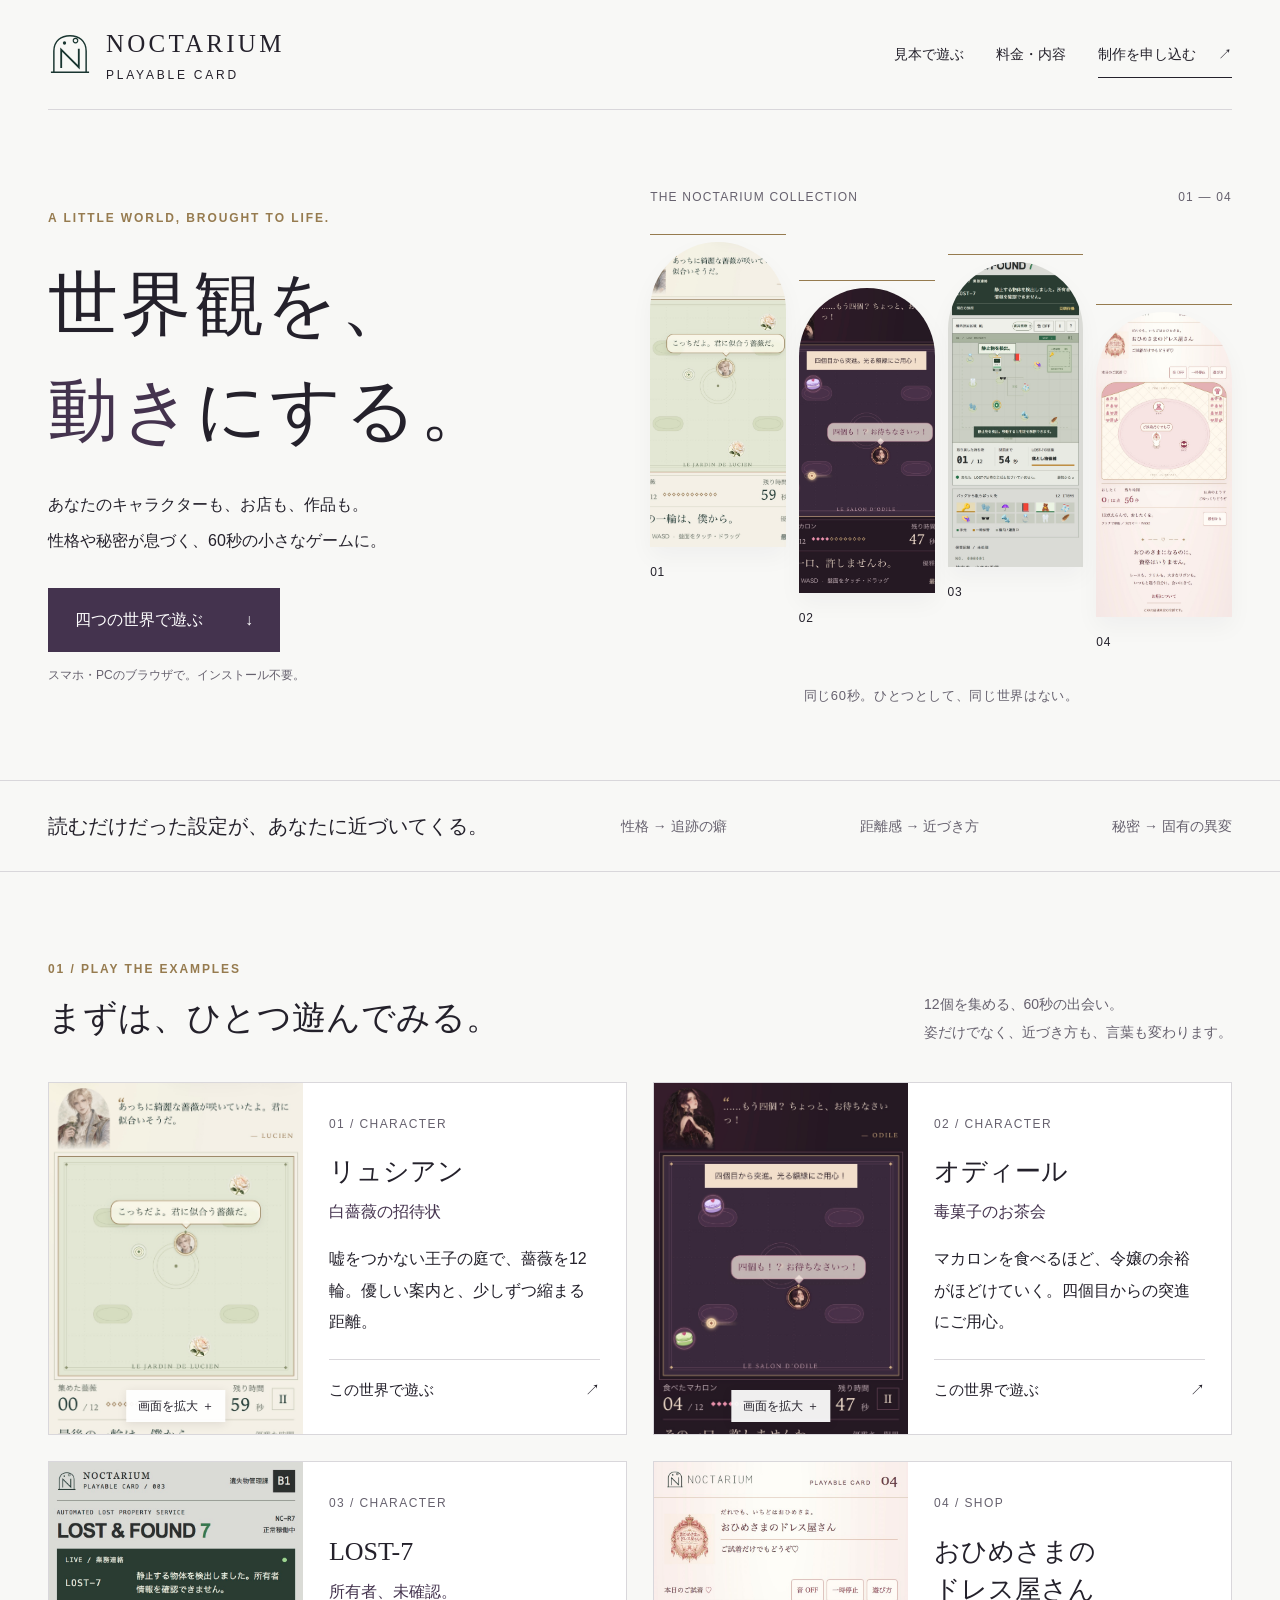
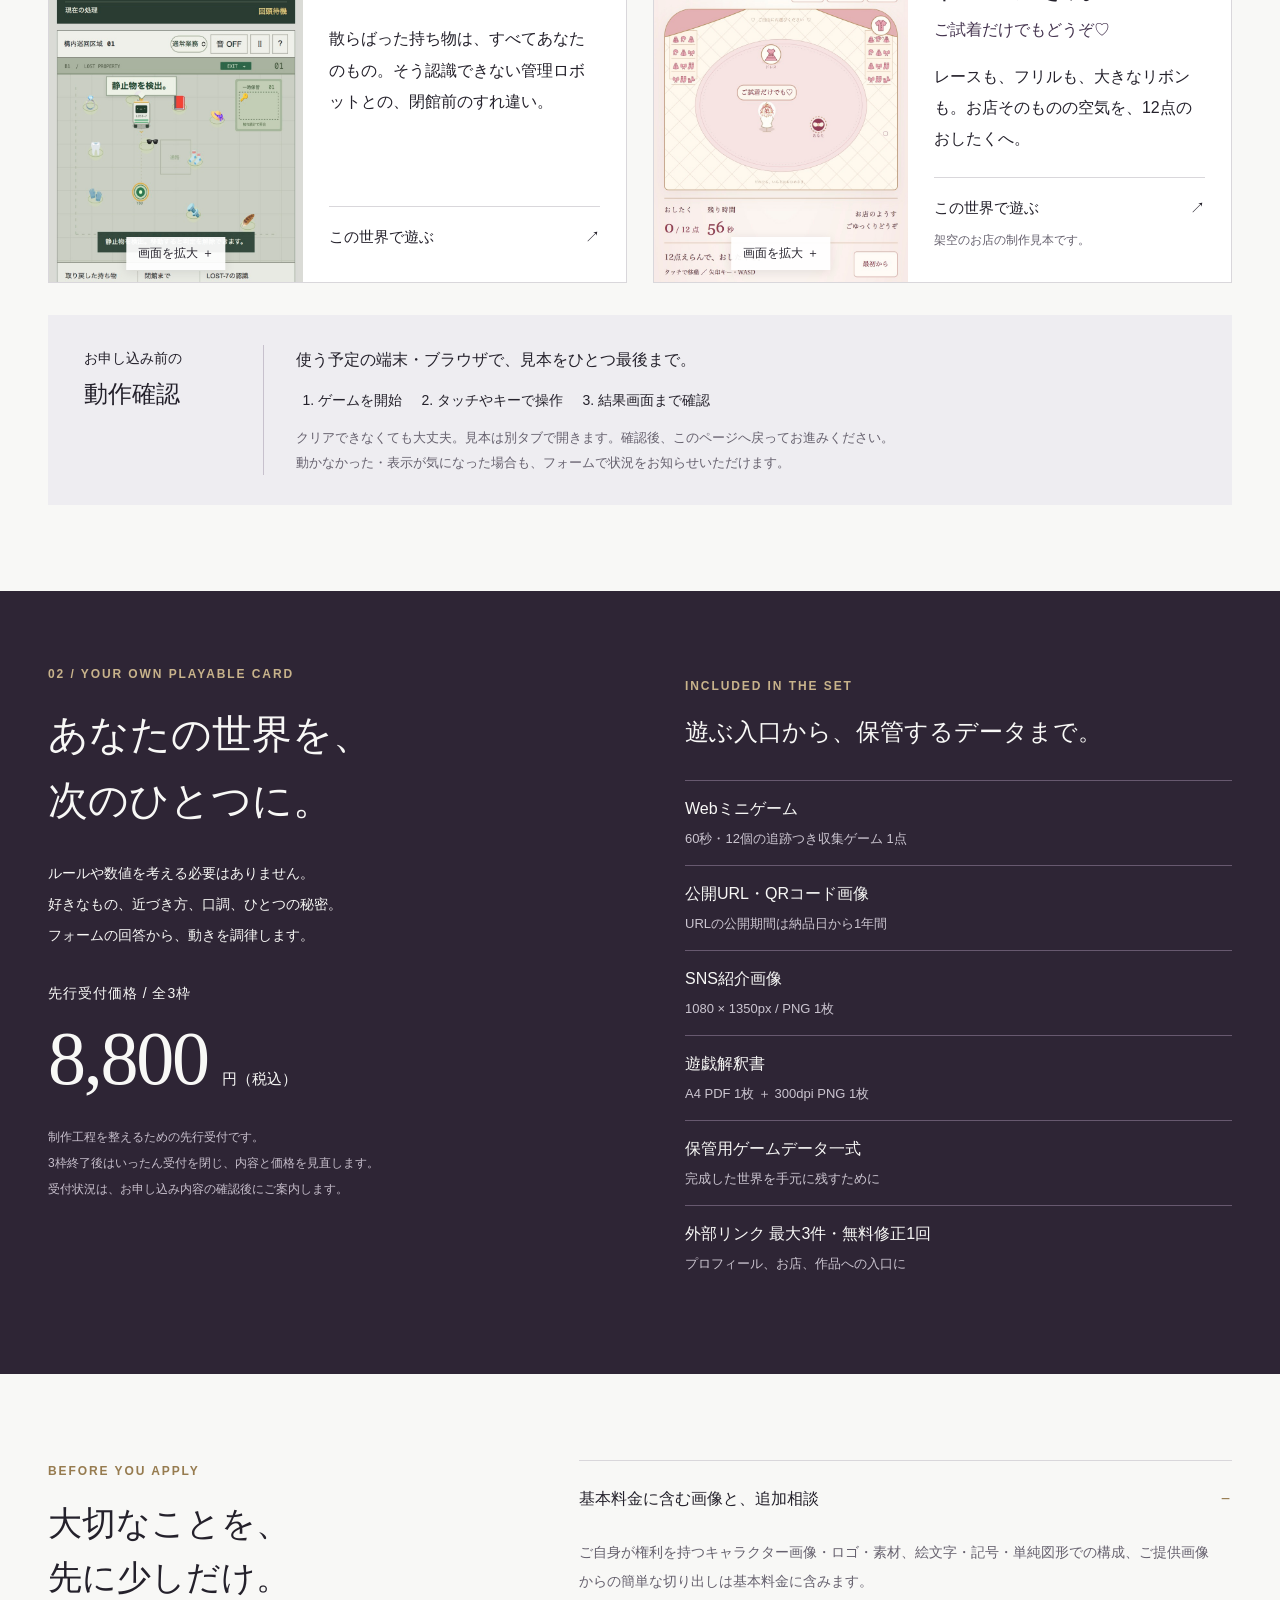
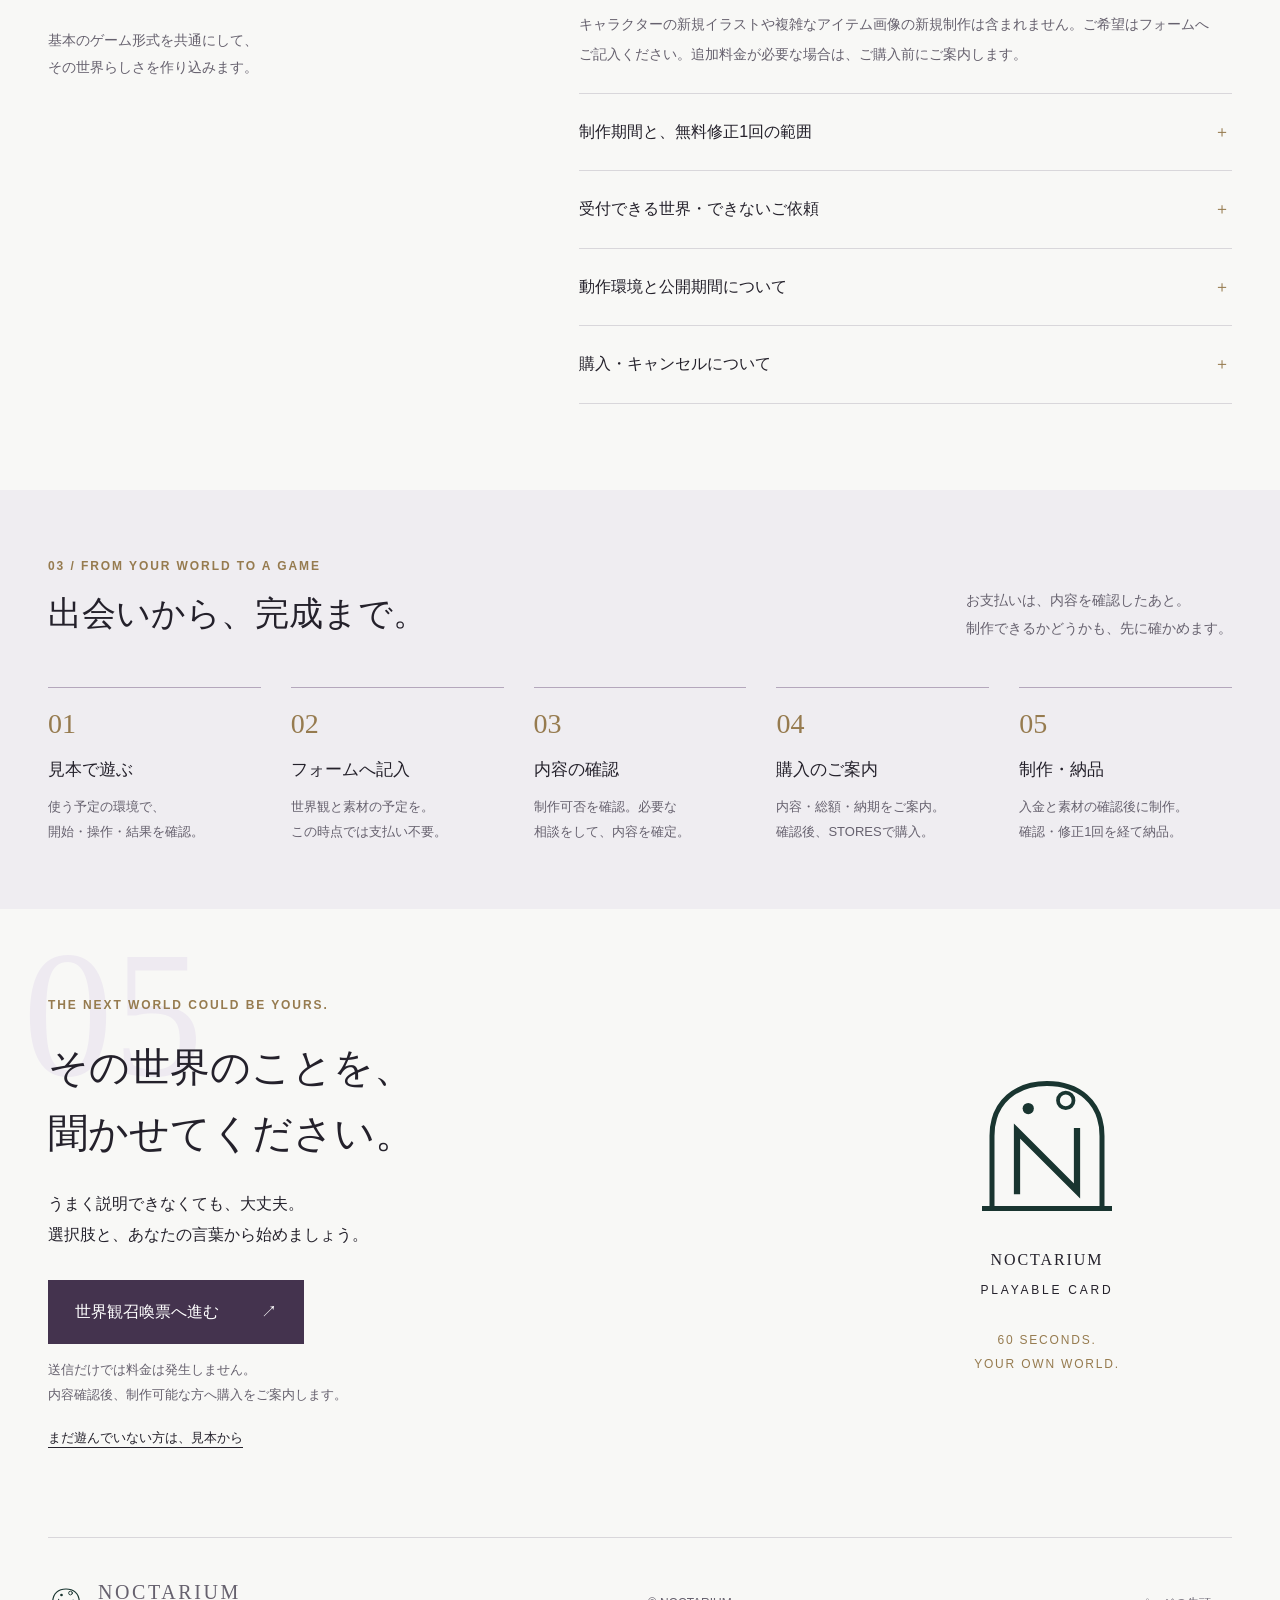
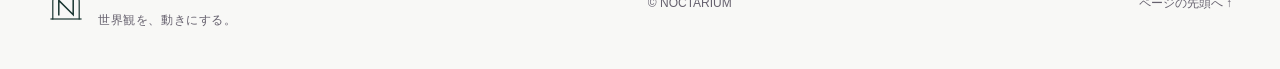
==== index.html @ b969703d "Add files via upload" ====
<!doctype html>
<html lang="ja">
<head>
  <meta charset="utf-8">
  <meta name="viewport" content="width=device-width,initial-scale=1">
  <meta name="theme-color" content="#f8f8f6">
  <meta name="description" content="あなたのキャラクター・店・作品を、60秒のWebゲームに。四つの見本を遊んで、NOCTARIUMへ世界観を教えてください。先行受付3枠・8,800円（税込）。">
  <title>NOCTARIUM｜世界観を、動きにする。</title>
  <link rel="icon" href="data:image/svg+xml,%3Csvg%20xmlns%3D%22http%3A%2F%2Fwww.w3.org%2F2000%2Fsvg%22%20viewBox%3D%220%200%20120%20120%22%20role%3D%22img%22%20aria-label%3D%22NOCTARIUM%20logo%22%20style%3D%22color%3A%23193530%22%3E%0A%0A%3Cg%20fill%3D%22none%22%20stroke%3D%22currentColor%22%20stroke-linecap%3D%22square%22%20stroke-linejoin%3D%22miter%22%3E%0A%20%20%3Cpath%20d%3D%22M16%20110V52C16%2024%2036%2010%2060%2010C84%2010%20104%2024%20104%2052V110%22%20stroke-width%3D%224%22%2F%3E%0A%20%20%3Cpath%20d%3D%22M10%20110H110%22%20stroke-width%3D%224%22%2F%3E%0A%20%20%3Cpath%20d%3D%22M36%2096V48L84%2096V48%22%20stroke-width%3D%225%22%2F%3E%0A%20%20%3Ccircle%20cx%3D%2245%22%20cy%3D%2230%22%20r%3D%224.5%22%20fill%3D%22currentColor%22%20stroke%3D%22none%22%2F%3E%0A%20%20%3Ccircle%20cx%3D%2275%22%20cy%3D%2223.5%22%20r%3D%226.2%22%20stroke-width%3D%223%22%2F%3E%0A%3C%2Fg%3E%0A%3C%2Fsvg%3E%0A" type="image/svg+xml">
  <link rel="stylesheet" href="style.css">
</head>
<body>
<a class="skip" href="#main">本文へ進む</a>
<header class="header wrap">
  <a class="brand" href="#top" aria-label="NOCTARIUM トップ"><img src="assets/mark.svg" width="44" height="44" alt=""><span>NOCTARIUM<small>PLAYABLE CARD</small></span></a>
  <nav aria-label="メインナビゲーション"><a href="#works">見本で遊ぶ</a><a href="#price">料金・内容</a><a class="nav-apply" href="#request">制作を申し込む <span aria-hidden="true">↗</span></a></nav>
</header>
<main id="main">
<section class="hero wrap" id="top" aria-labelledby="hero-title">
  <div class="hero-copy"><p class="eyebrow">A LITTLE WORLD, BROUGHT TO LIFE.</p><h1 id="hero-title">世界観を、<br><em>動き</em>にする。</h1><p class="lead">あなたのキャラクターも、お店も、作品も。<br>性格や秘密が息づく、60秒の小さなゲームに。</p><a class="button dark" href="#works">四つの世界で遊ぶ <span aria-hidden="true">↓</span></a><p class="micro">スマホ・PCのブラウザで。インストール不要。</p></div>
  <div class="hero-exhibit" aria-label="四つのゲームのスマートフォン画面"><div class="exhibit-label"><span>THE NOCTARIUM COLLECTION</span><span>01 — 04</span></div><div class="doors"><a class="door door-one" href="#lucien" aria-label="リュシアンの見本へ"><img src="assets/lucien.jpg" alt="白薔薇の庭を案内するリュシアンのゲーム画面" width="1179" height="1805"><span>01</span></a><a class="door door-two" href="#odile" aria-label="オディールの見本へ"><img src="assets/odile.jpg" alt="紫のサロンでマカロンを集めるオディールのゲーム画面" width="1179" height="1812"><span>02</span></a><a class="door door-three" href="#lost7" aria-label="LOST-7の見本へ"><img src="assets/lost7.jpg" alt="遺失物管理ロボットLOST-7のゲーム画面" width="786" height="2528"><span>03</span></a><a class="door door-four" href="#dress" aria-label="おひめさまのドレス屋さんの見本へ"><img src="assets/dress.jpg" alt="ピンクのドレス屋さんでおしたくするゲーム画面" width="786" height="1940"><span>04</span></a></div><p class="exhibit-note">同じ60秒。ひとつとして、同じ世界はない。</p></div>
</section>
<div class="intro-strip"><div class="wrap"><p>読むだけだった設定が、<br class="mobile-only">あなたに近づいてくる。</p><span>性格 → 追跡の癖</span><span>距離感 → 近づき方</span><span>秘密 → 固有の異変</span></div></div>
<section class="section wrap" id="works" aria-labelledby="works-title">
  <div class="section-heading"><div><p class="eyebrow">01 / PLAY THE EXAMPLES</p><h2 id="works-title">まずは、ひとつ遊んでみる。</h2></div><p>12個を集める、60秒の出会い。<br>姿だけでなく、近づき方も、言葉も変わります。</p></div>
  <div class="works-grid">
    <article class="work lucien" id="lucien"><button class="screen-button" data-image="lucien" aria-label="リュシアンの画面を拡大"><img src="assets/lucien.jpg" alt="白薔薇を集めるリュシアンのスマホ画面" width="1179" height="1805" loading="lazy"><span>画面を拡大 ＋</span></button><div class="work-copy"><span class="work-no">01 / CHARACTER</span><h3>リュシアン</h3><p class="work-sub">白薔薇の招待状</p><p>嘘をつかない王子の庭で、薔薇を12輪。優しい案内と、少しずつ縮まる距離。</p><a class="play-link" href="rose-and-sugar.html?character=lucien" target="_blank" rel="noopener" data-play="lucien">この世界で遊ぶ <span aria-hidden="true">↗</span></a></div></article>
    <article class="work odile" id="odile"><button class="screen-button" data-image="odile" aria-label="オディールの画面を拡大"><img src="assets/odile.jpg" alt="マカロンを集めるオディールのスマホ画面" width="1179" height="1812" loading="lazy"><span>画面を拡大 ＋</span></button><div class="work-copy"><span class="work-no">02 / CHARACTER</span><h3>オディール</h3><p class="work-sub">毒菓子のお茶会</p><p>マカロンを食べるほど、令嬢の余裕がほどけていく。四個目からの突進にご用心。</p><a class="play-link" href="rose-and-sugar.html?character=odile" target="_blank" rel="noopener" data-play="odile">この世界で遊ぶ <span aria-hidden="true">↗</span></a></div></article>
    <article class="work lost7" id="lost7"><button class="screen-button" data-image="lost7" aria-label="LOST-7の画面を拡大"><img src="assets/lost7.jpg" alt="自分の持ち物を取り戻すLOST-7のスマホ画面" width="786" height="2528" loading="lazy"><span>画面を拡大 ＋</span></button><div class="work-copy"><span class="work-no">03 / CHARACTER</span><h3>LOST-7</h3><p class="work-sub">所有者、未確認。</p><p>散らばった持ち物は、すべてあなたのもの。そう認識できない管理ロボットとの、閉館前のすれ違い。</p><a class="play-link" href="lost-7.html" target="_blank" rel="noopener" data-play="lost7">この世界で遊ぶ <span aria-hidden="true">↗</span></a></div></article>
    <article class="work dress" id="dress"><button class="screen-button" data-image="dress" aria-label="おひめさまのドレス屋さんの画面を拡大"><img src="assets/dress.jpg" alt="12点のおしたくをするドレス屋さんのスマホ画面" width="786" height="1940" loading="lazy"><span>画面を拡大 ＋</span></button><div class="work-copy"><span class="work-no">04 / SHOP</span><h3>おひめさまの<br>ドレス屋さん</h3><p class="work-sub">ご試着だけでもどうぞ♡</p><p>レースも、フリルも、大きなリボンも。お店そのものの空気を、12点のおしたくへ。</p><a class="play-link" href="dress.html" target="_blank" rel="noopener" data-play="dress">この世界で遊ぶ <span aria-hidden="true">↗</span></a><small>架空のお店の制作見本です。</small></div></article>
  </div>
  <div class="play-check"><span class="check-label">お申し込み前の<br><strong>動作確認</strong></span><div><p>使う予定の端末・ブラウザで、見本をひとつ最後まで。</p><ol><li>ゲームを開始</li><li>タッチやキーで操作</li><li>結果画面まで確認</li></ol><p class="note">クリアできなくても大丈夫。見本は別タブで開きます。確認後、このページへ戻ってお進みください。<br>動かなかった・表示が気になった場合も、フォームで状況をお知らせいただけます。</p></div></div>
</section>
<section class="price-section" id="price" aria-labelledby="price-title"><div class="wrap price-layout"><div class="price-intro"><p class="eyebrow">02 / YOUR OWN PLAYABLE CARD</p><h2 id="price-title">あなたの世界を、<br>次のひとつに。</h2><p>ルールや数値を考える必要はありません。<br>好きなもの、近づき方、口調、ひとつの秘密。<br>フォームの回答から、動きを調律します。</p><div class="price-tag"><span>先行受付価格 / 全3枠</span><p><strong>8,800</strong><span>円（税込）</span></p></div><p class="price-note">制作工程を整えるための先行受付です。<br>3枠終了後はいったん受付を閉じ、内容と価格を見直します。<br>受付状況は、お申し込み内容の確認後にご案内します。</p></div><div class="included"><p class="eyebrow">INCLUDED IN THE SET</p><h3>遊ぶ入口から、保管するデータまで。</h3><dl><div><dt>Webミニゲーム</dt><dd>60秒・12個の追跡つき収集ゲーム 1点</dd></div><div><dt>公開URL・QRコード画像</dt><dd>URLの公開期間は納品日から1年間</dd></div><div><dt>SNS紹介画像</dt><dd>1080 × 1350px / PNG 1枚</dd></div><div><dt>遊戯解釈書</dt><dd>A4 PDF 1枚 ＋ 300dpi PNG 1枚</dd></div><div><dt>保管用ゲームデータ一式</dt><dd>完成した世界を手元に残すために</dd></div><div><dt>外部リンク 最大3件・無料修正1回</dt><dd>プロフィール、お店、作品への入口に</dd></div></dl></div></div></section>
<section class="section wrap conditions" aria-label="制作範囲と受付条件"><div class="condition-intro"><p class="eyebrow">BEFORE YOU APPLY</p><h2>大切なことを、<br>先に少しだけ。</h2><p>基本のゲーム形式を共通にして、<br>その世界らしさを作り込みます。</p></div><div class="accordions"><details open><summary>基本料金に含む画像と、追加相談</summary><div><p>ご自身が権利を持つキャラクター画像・ロゴ・素材、絵文字・記号・単純図形での構成、ご提供画像からの簡単な切り出しは基本料金に含みます。</p><p>キャラクターの新規イラストや複雑なアイテム画像の新規制作は含まれません。ご希望はフォームへご記入ください。追加料金が必要な場合は、ご購入前にご案内します。</p></div></details><details><summary>制作期間と、無料修正1回の範囲</summary><div><p>入金確認とフォーム回答・必要素材の準備がすべて完了してから制作を開始し、30日以内に納品します。確認待ち・素材不足の期間は含みません。</p><p>無料修正は1回。台詞、色、紹介文、リンク、移動速度・難易度の微調整が対象です。ゲーム形式や主役の全面変更、新機能追加、イラストの全面描き直し、世界観の総入れ替えは含みません。</p></div></details><details><summary>受付できる世界・できないご依頼</summary><div><p>ご自身が権利を持つオリジナルキャラクター、TRPG・ドール・創作作品、店・ブランド・活動が対象です。</p><p>既存作品の版権キャラクター、実在人物の再現、権利を確認できない素材、特定作品や作家の絵柄・作風の模倣、誰かを傷つけたり晒したりする目的のご依頼は受け付けていません。</p><p>完全新規ゲーム、大規模ストーリー、オンライン対戦、ランキング、ログイン、ガチャの制作は対象外です。基本形式を変えるご希望は、購入前に制作可否を確認します。</p></div></details><details><summary>動作環境と公開期間について</summary><div><p>スマートフォン・PCのブラウザで動作するゲームです。ご利用予定の端末・ブラウザで、先に見本をお試しください。見本での確認は、完成品のすべての環境での動作を保証するものではありません。</p><p>公開URLの掲載期間は納品日から1年間です。2年目以降の掲載延長は、期間終了前にご案内します。保管用ゲームデータもお渡しします。</p></div></details><details><summary>購入・キャンセルについて</summary><div><p>フォーム送信時点でお支払いは発生しません。内容を確認し、制作可能な場合に内容・総額・納期とSTORESの購入ページをご案内します。ご案内前のご購入はお控えください。</p><p>本商品は回答内容をもとに制作するオーダーメイドのデジタル商品です。制作開始後のお客さま都合によるキャンセル・返金は承っておりません。</p></div></details></div></section>
<section class="flow-section" id="flow" aria-labelledby="flow-title"><div class="wrap"><div class="section-heading"><div><p class="eyebrow">03 / FROM YOUR WORLD TO A GAME</p><h2 id="flow-title">出会いから、完成まで。</h2></div><p>お支払いは、内容を確認したあと。<br>制作できるかどうかも、先に確かめます。</p></div><ol class="flow-list"><li><span>01</span><h3>見本で遊ぶ</h3><p>使う予定の環境で、<br>開始・操作・結果を確認。</p></li><li><span>02</span><h3>フォームへ記入</h3><p>世界観と素材の予定を。<br>この時点では支払い不要。</p></li><li><span>03</span><h3>内容の確認</h3><p>制作可否を確認。必要な<br>相談をして、内容を確定。</p></li><li><span>04</span><h3>購入のご案内</h3><p>内容・総額・納期をご案内。<br>確認後、STORESで購入。</p></li><li><span>05</span><h3>制作・納品</h3><p>入金と素材の確認後に制作。<br>確認・修正1回を経て納品。</p></li></ol></div></section>
<section class="request-section wrap" id="request" aria-labelledby="request-title"><span class="request-index" aria-hidden="true">05</span><div><p class="eyebrow">THE NEXT WORLD COULD BE YOURS.</p><h2 id="request-title">その世界のことを、<br>聞かせてください。</h2><p>うまく説明できなくても、大丈夫。<br>選択肢と、あなたの言葉から始めましょう。</p><a class="button dark" href="form.html" data-open-form>世界観召喚票へ進む <span aria-hidden="true">↗</span></a><p class="request-assurance">送信だけでは料金は発生しません。<br>内容確認後、制作可能な方へ購入をご案内します。</p><a class="back-to-play" href="#works">まだ遊んでいない方は、見本から</a></div><div class="request-side"><img src="assets/mark.svg" width="150" height="150" alt=""><p>NOCTARIUM<br><span>PLAYABLE CARD</span></p><small>60 SECONDS.<br>YOUR OWN WORLD.</small></div></section>

</main>
<footer class="footer wrap"><a class="brand" href="#top"><img src="assets/mark.svg" alt="" width="36" height="36"><span>NOCTARIUM<small>世界観を、動きにする。</small></span></a><p>© NOCTARIUM</p><a href="#top">ページの先頭へ ↑</a></footer>
<dialog id="image-dialog" aria-labelledby="image-title"><div class="dialog-toolbar"><h2 id="image-title">ゲーム画面</h2><button id="close-dialog" aria-label="拡大画面を閉じる">閉じる ×</button></div><img id="large-image" alt=""></dialog>
<script src="app.js"></script>
</body></html>
---- style.css ----
@charset "UTF-8";
:root{--paper:#f8f8f6;--ink:#24212b;--muted:#66616e;--purple:#44334e;--gold:#967b4f;--line:#d9d7db;--serif:"Yu Mincho","Hiragino Mincho ProN",YuMincho,Georgia,serif;--sans:"Hiragino Kaku Gothic ProN","Yu Gothic",Meiryo,sans-serif}
*{box-sizing:border-box}html{scroll-behavior:smooth;scroll-padding-top:28px}body{margin:0;background:var(--paper);color:var(--ink);font-family:var(--sans);font-size:16px;line-height:1.9}button,input,select,textarea{font:inherit}a{color:inherit;text-underline-offset:5px}button,a{-webkit-tap-highlight-color:transparent}button{cursor:pointer}button:focus-visible,a:focus-visible,summary:focus-visible{outline:3px solid #9b73ac;outline-offset:5px}img{max-width:100%;display:block}h1,h2,h3,p{margin:0}h1,h2,h3{font-weight:500}h2{font-family:var(--serif);font-size:clamp(26px,2.65vw,40px);line-height:1.6}small{font-size:14px}section,article{scroll-margin-top:24px}.wrap{width:min(1240px,calc(100% - 96px));margin-inline:auto}.header{display:flex;align-items:center;justify-content:space-between;gap:32px;min-height:110px;border-bottom:1px solid var(--line)}.brand{display:flex;align-items:center;gap:14px;text-decoration:none}.brand>span{font-family:Georgia,serif;font-size:25px;letter-spacing:.13em;line-height:1.4}.brand small{display:block;font-family:var(--sans);font-size:12px;letter-spacing:.23em;margin-top:6px}.header nav{display:flex;align-items:center;gap:32px;font-size:14px}.header nav a{text-decoration:none}.nav-apply{border-bottom:1px solid var(--ink);padding:10px 0}.nav-apply span{margin-left:18px}.hero{display:grid;grid-template-columns:1fr 1.05fr;align-items:center;gap:48px;padding-block:76px 72px}.eyebrow{font-size:12px;font-family:var(--sans);letter-spacing:.16em;color:var(--gold);font-weight:600}.hero h1{font-family:var(--serif);font-size:clamp(46px,5.5vw,76px);line-height:1.5;letter-spacing:.04em;margin:22px 0 24px}.hero h1 em{font-style:normal;color:var(--purple)}.lead{line-height:2.2}.button{display:inline-flex;justify-content:space-between;align-items:center;gap:42px;padding:16px 26px;min-height:58px;text-decoration:none;border:1px solid currentColor;transition:background .2s,color .2s}.dark{background:var(--purple);color:white;border-color:var(--purple)}.dark:hover{background:#5a4565}.hero .button{margin-top:30px}.micro{font-size:12px;color:var(--muted);margin-top:12px}.exhibit-label{display:flex;justify-content:space-between;font-size:12px;letter-spacing:.1em;margin-bottom:25px;color:var(--muted)}.doors{display:grid;grid-template-columns:repeat(4,minmax(0,1fr));gap:13px;align-items:start}.door{display:block;text-decoration:none;border-top:1px solid var(--gold);padding-top:7px;transition:transform .3s}.door:hover{transform:translateY(-8px)}.door img{height:305px;width:100%;object-fit:cover;object-position:50% 25%;border-radius:80px 80px 0 0;box-shadow:0 10px 25px #24212b0a}.door span{font:12px/1.5 var(--sans);letter-spacing:.06em;display:block;margin-top:16px;white-space:nowrap}.door-two{margin-top:46px}.door-three{margin-top:20px}.door-four{margin-top:70px}.exhibit-note{text-align:center;font-size:13px;letter-spacing:.05em;color:var(--muted);margin-top:33px}.intro-strip{border-block:1px solid var(--line)}.intro-strip>.wrap{display:flex;justify-content:space-between;align-items:center;gap:24px;padding-block:26px}.intro-strip p{font-family:var(--serif);font-size:20px}.intro-strip span{font-size:14px;color:var(--muted)}.mobile-only{display:none}.section{padding-block:86px}.section-heading{display:flex;justify-content:space-between;align-items:end;gap:30px;margin-bottom:36px}.section-heading h2{margin-top:10px}.section-heading>p{color:var(--muted);font-size:14px;line-height:2}.works-grid{display:grid;grid-template-columns:1fr 1fr;gap:26px}.work{display:grid;grid-template-columns:44% 56%;border:1px solid var(--line);background:#fff;overflow:hidden}.screen-button{border:0;padding:0;position:relative;background:#eeefeb;align-self:stretch;overflow:hidden;min-height:350px}.screen-button img{width:100%;height:100%;position:absolute;inset:0;object-fit:cover;object-position:top;transition:transform .5s}.screen-button:hover img{transform:scale(1.035)}.screen-button>span{position:absolute;bottom:12px;left:50%;transform:translateX(-50%);white-space:nowrap;background:#ffffffed;color:#24212b;padding:5px 12px;font-size:12px;box-shadow:0 2px 10px #24212b1a}.work-copy{padding:30px 26px;display:flex;flex-direction:column;align-items:stretch}.work-no{font-size:12px;letter-spacing:.12em;color:var(--muted)}.work h3{font-family:var(--serif);font-size:26px;line-height:1.45;margin-top:18px}.work-sub{font-family:var(--serif);color:var(--purple);margin:6px 0 16px}.work-copy>p:not(.work-sub){font-size:16px;line-height:1.95;flex:1}.play-link{display:flex;justify-content:space-between;gap:10px;align-items:center;border-top:1px solid var(--line);padding:16px 0 0;margin-top:22px;font-size:15px;text-decoration:none}.play-link:hover{text-decoration:underline}.work-copy>small{font-size:12px;margin-top:7px;color:var(--muted)}.odile .screen-button{background:#33222e}.play-check{display:grid;grid-template-columns:180px 1fr;gap:32px;background:#eeedf1;padding:30px 36px;margin-top:32px}.check-label{font-size:14px;border-right:1px solid #c7c1cd}.check-label strong{font-family:var(--serif);font-size:24px;font-weight:500}.play-check>div>p:first-child{font-weight:500}.play-check ol{display:flex;flex-wrap:wrap;gap:12px 35px;margin:12px 0;padding-left:22px;font-size:14px}.note{font-size:13px;color:var(--muted);line-height:1.9}.footer{display:flex;justify-content:space-between;align-items:center;gap:24px;padding-block:40px;border-top:1px solid var(--line);font-size:12px;color:var(--muted)}.footer .brand>span{font-size:20px}.footer .brand small{font-size:12px;letter-spacing:.05em}.footer>a:last-child{text-decoration:none}.skip{position:fixed;top:-100px;left:12px;background:white;padding:8px 20px;z-index:20}.skip:focus{top:12px}dialog{padding:0;border:1px solid var(--line);max-width:min(640px,calc(100% - 24px));max-height:92dvh;overscroll-behavior:contain;background:var(--paper)}dialog::backdrop{background:#17131edb}.dialog-toolbar{display:flex;align-items:center;justify-content:space-between;gap:16px;position:sticky;top:0;background:var(--paper);padding:14px 20px;z-index:1;border-bottom:1px solid var(--line)}.dialog-toolbar h2{font:16px var(--sans)}.dialog-toolbar button{border:1px solid var(--line);background:white;padding:8px 14px;font-size:14px}#large-image{width:100%;height:auto}
.price-section{background:#2e2535;color:#f8f8f6;padding-block:72px}.price-layout{display:grid;grid-template-columns:1fr 1fr;gap:90px}.price-section .eyebrow{color:#c8b38b}.price-intro h2{font-size:40px;line-height:1.65;margin:16px 0 24px}.price-intro>p:not(.eyebrow){font-size:14px;line-height:2.2}.price-tag{margin-top:28px}.price-tag>span{font-size:14px;letter-spacing:.07em}.price-tag p{display:flex;align-items:baseline;gap:14px}.price-tag strong{font:76px/1.3 Georgia,serif;letter-spacing:-.03em}.price-tag p>span{font-size:15px}.price-intro .price-note{font-size:12px!important;color:#c7bfcc;margin-top:16px}.included{padding:12px 0}.included h3{font-family:var(--serif);font-size:24px;margin:12px 0 24px}.included dl{margin:0}.included dl>div{padding:13px 0;border-top:1px solid #67596f}.included dt{font-size:16px}.included dd{font-size:13px;color:#cbc5d0;margin:3px 0 0}.conditions{display:grid;grid-template-columns:1fr 1.4fr;gap:65px}.condition-intro h2{margin-block:14px 22px}.condition-intro>p:last-child{font-size:14px;color:var(--muted)}.accordions details{border-top:1px solid var(--line)}.accordions details:last-child{border-bottom:1px solid var(--line)}summary{position:relative;cursor:pointer;padding:23px 35px 23px 0;list-style:none;font-size:16px}summary::-webkit-details-marker{display:none}summary:after{content:'＋';position:absolute;right:2px;top:23px;color:var(--gold)}details[open] summary:after{content:'−'}.accordions details>div{font-size:14px;line-height:2.1;padding:0 20px 24px 0;color:var(--muted)}.accordions p+p{margin-top:14px}.flow-section{background:#efedf1;padding-block:65px}.flow-list{display:grid;grid-template-columns:repeat(5,1fr);padding:0;list-style:none;margin:45px 0 0;gap:30px}.flow-list li{border-top:1px solid #b4a7bc;padding-top:15px}.flow-list li>span{font:28px/1.5 Georgia,serif;color:var(--gold)}.flow-list h3{font-size:17px;margin:9px 0}.flow-list p{font-size:13px;color:var(--muted)}.request-section{position:relative;display:flex;justify-content:space-between;align-items:center;gap:50px;padding-block:85px}.request-index{position:absolute;left:-25px;top:16px;font:180px/1 Georgia,serif;color:#eeeaf1;z-index:-1}.request-section h2{font-size:40px;line-height:1.65;margin:18px 0 22px}.request-section>div>p:not(.eyebrow){font-size:16px}.request-section .button{margin-top:30px}.request-assurance{font-size:13px!important;color:var(--muted);margin:14px 0}.back-to-play{font-size:13px}.request-side{text-align:center;padding-right:110px}.request-side img{margin:0 auto 25px}.request-side p{font:26px/1.8 Georgia,serif;letter-spacing:.12em}.request-side p>span{font:12px var(--sans);letter-spacing:.23em}.request-side>small{display:block;font:12px/2 var(--sans);color:var(--gold);letter-spacing:.15em;margin-top:24px}.portable-dialog{width:100%;height:100dvh;max-width:100%;max-height:100dvh;margin:0;border:0}.portable-dialog .dialog-toolbar{height:65px}.portable-dialog iframe{border:0;width:100%;height:calc(100dvh - 65px);display:block}.portable-status{font-size:12px;margin-left:12px;color:var(--muted)}
@media(min-width:1500px){.hero{padding-block:96px}.door img{height:345px}}
@media(max-width:1050px){.wrap{width:calc(100% - 56px)}.header nav{gap:20px}.hero{gap:28px}.hero h1{font-size:52px}.door img{height:260px}.doors{gap:9px}.door span{font-size:12px}.work{grid-template-columns:42% 58%}.work-copy{padding:24px 20px}.work h3{font-size:23px}.intro-strip>.wrap{flex-wrap:wrap}.intro-strip p{width:100%}.intro-strip span{flex:1}.section-heading>p{max-width:37%}}
@media(max-width:720px){.wrap{width:calc(100% - 36px)}.header{min-height:88px;gap:16px;flex-wrap:wrap;padding-block:18px}.brand>span{font-size:22px}.brand img{width:36px;height:36px}.brand small{font-size:12px}.header nav{width:100%;justify-content:space-between;gap:12px;font-size:13px}.nav-apply span{margin-left:8px}.hero{grid-template-columns:1fr;gap:42px;padding-block:38px 45px}.hero h1{font-size:clamp(43px,9vw,64px);line-height:1.5;margin-block:20px}.hero .lead{font-size:16px}.hero .button{margin-top:24px}.eyebrow{font-size:12px}.exhibit-label{font-size:12px;margin-bottom:18px}.doors{gap:10px}.door img{height:230px}.door span{font-size:12px;letter-spacing:0}.door-two{margin-top:24px}.door-three{margin-top:9px}.door-four{margin-top:40px}.exhibit-note{font-size:12px;margin-top:24px}.intro-strip>.wrap{gap:12px;padding-block:22px}.intro-strip p{font-size:18px}.intro-strip span{font-size:12px;flex:auto}.section{padding-block:52px}.section-heading{display:block;margin-bottom:25px}.section-heading>p{max-width:none;margin-top:15px;font-size:14px}.section-heading h2{font-size:27px}.works-grid{gap:18px;grid-template-columns:1fr}.work{grid-template-columns:42% 58%}.work-copy{padding:23px 18px}.work h3{font-size:24px}.screen-button{min-height:320px}.work-copy>p:not(.work-sub){font-size:16px}.work-no{font-size:12px}.work-sub{font-size:14px}.play-link{font-size:14px}.play-check{grid-template-columns:1fr;gap:16px;padding:24px 22px}.check-label{border:0;border-bottom:1px solid #c7c1cd;padding-bottom:12px}.check-label br{display:none}.check-label strong{margin-left:10px;font-size:22px}.play-check ol{display:block;line-height:2.2}.footer{flex-wrap:wrap;padding-block:30px}.footer .brand{width:100%}}
@media(max-width:360px){.wrap{width:calc(100% - 28px)}.header nav{font-size:12px}.hero h1{font-size:42px}.hero .lead{font-size:16px}.doors{gap:7px}.door img{height:195px}.work{grid-template-columns:40% 60%}.work-copy{padding:20px 14px}.work h3{font-size:21px}.work-copy>p:not(.work-sub){font-size:16px}.work-sub{font-size:13px}.play-link{font-size:13px;gap:3px}.section-heading h2{font-size:24px}}
@media(prefers-reduced-motion:reduce){html{scroll-behavior:auto}*,*::before,*::after{transition:none!important;animation:none!important}}
@media(max-width:1050px){.price-layout{gap:48px}.conditions{gap:40px}.flow-list{gap:18px}.flow-list p br{display:none}.request-side{padding-right:45px}}
@media(max-width:720px){.price-section{padding-block:45px}.price-layout{grid-template-columns:1fr;gap:36px}.price-intro h2{font-size:32px}.price-tag strong{font-size:68px}.included h3{font-size:22px}.conditions{display:block}.accordions{margin-top:28px}.condition-intro h2 br{display:none}.condition-intro h2{font-size:27px}.flow-section{padding-block:45px}.flow-list{grid-template-columns:1fr;margin-top:30px;gap:0}.flow-list li{display:grid;grid-template-columns:46px 1fr;column-gap:13px;padding:18px 0}.flow-list li>span{grid-row:span 2}.flow-list h3{margin:0 0 3px}.flow-list p{font-size:14px}.request-section{padding-block:55px;gap:0}.request-section h2{font-size:32px}.request-side{display:none}.request-index{left:0;top:4px;font-size:130px}.request-section .button{padding:15px 23px;gap:30px}summary{font-size:15px}.dialog-toolbar{padding:10px 12px}.dialog-toolbar h2{font-size:14px}.dialog-toolbar button{font-size:13px;padding:8px 10px}}
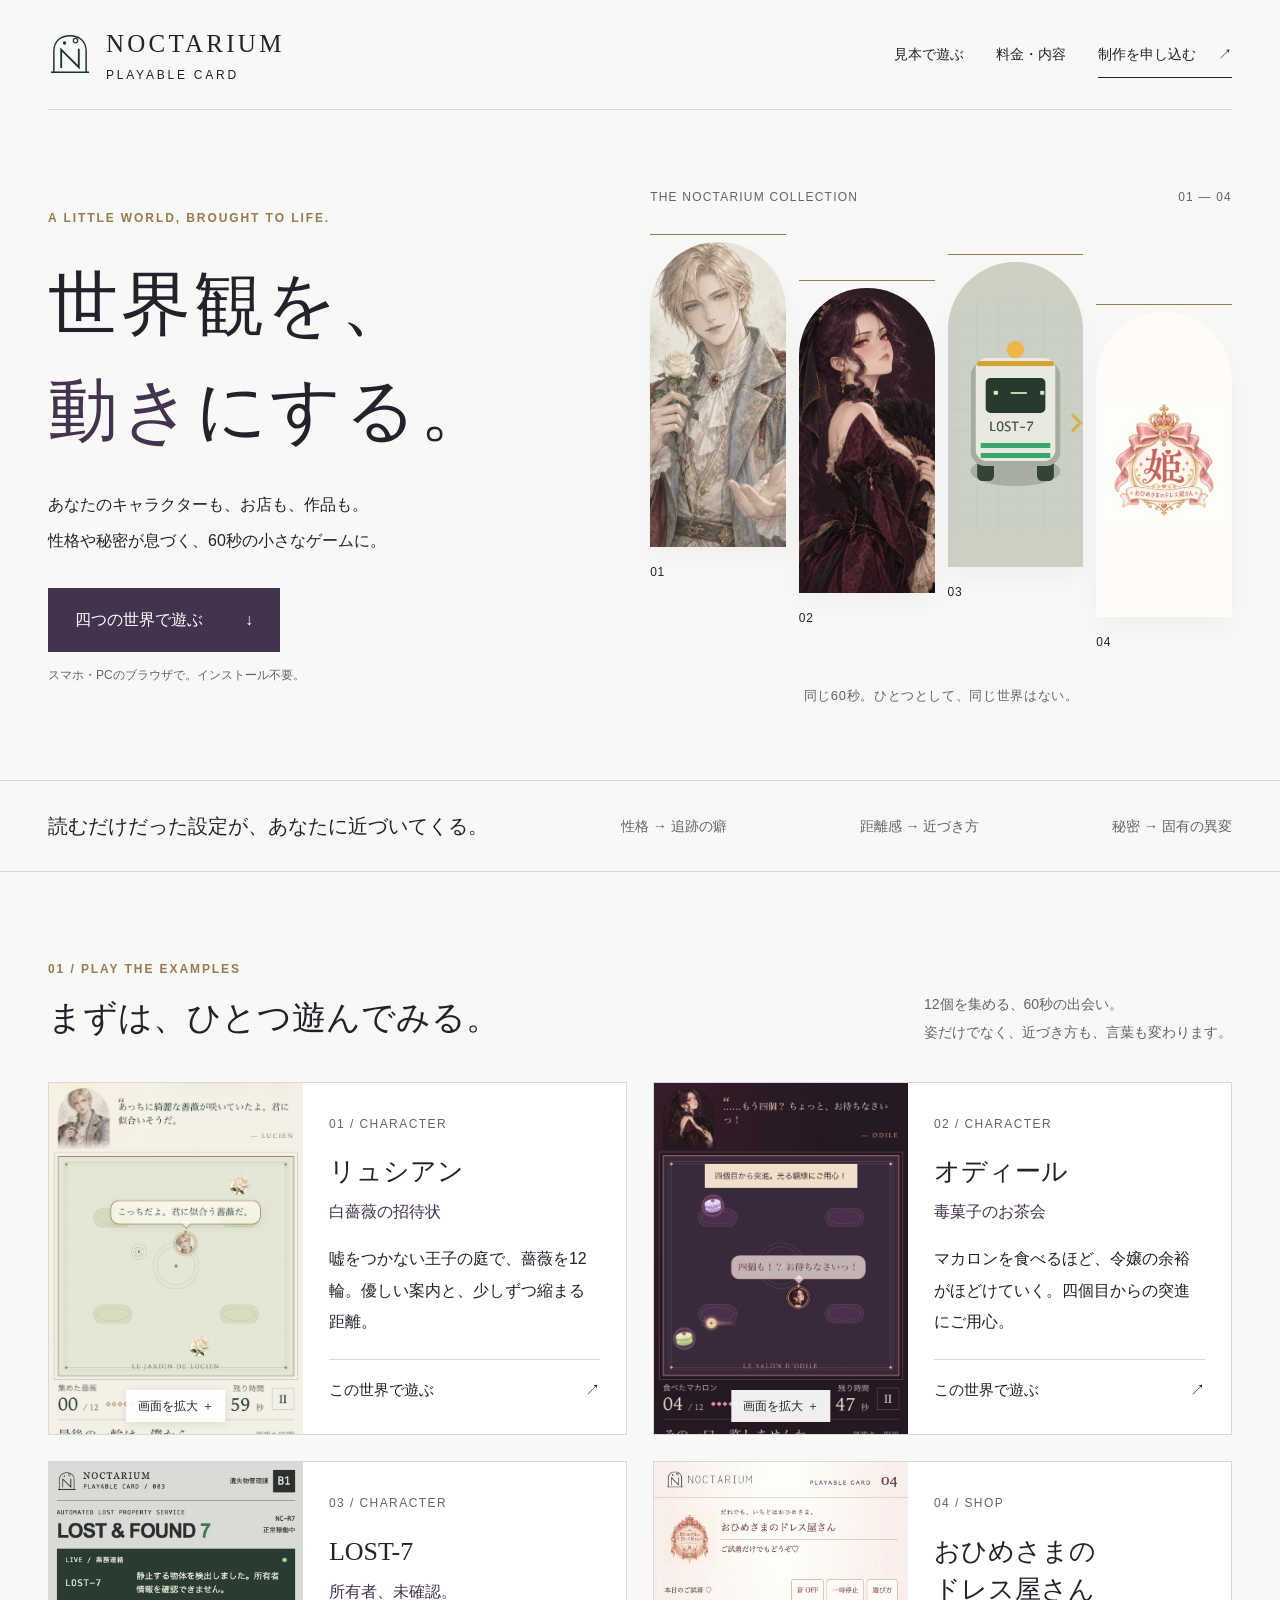
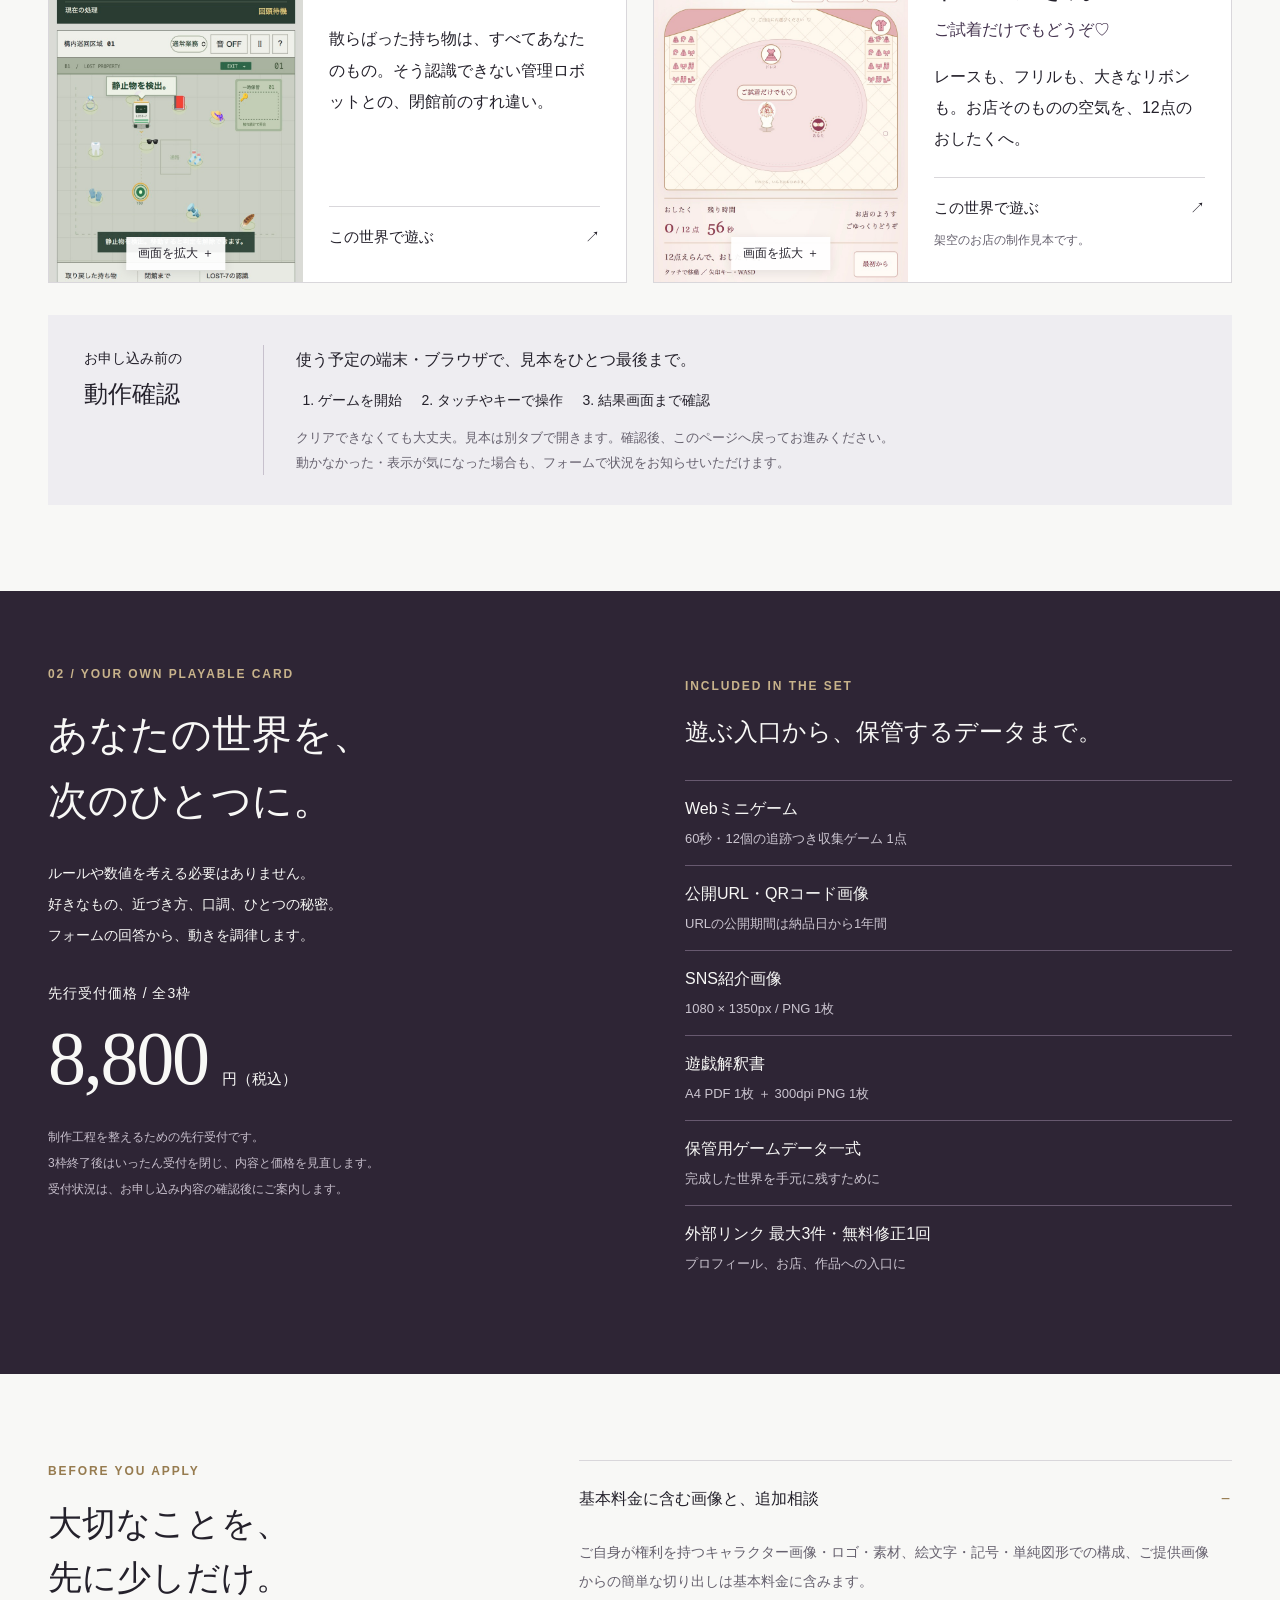
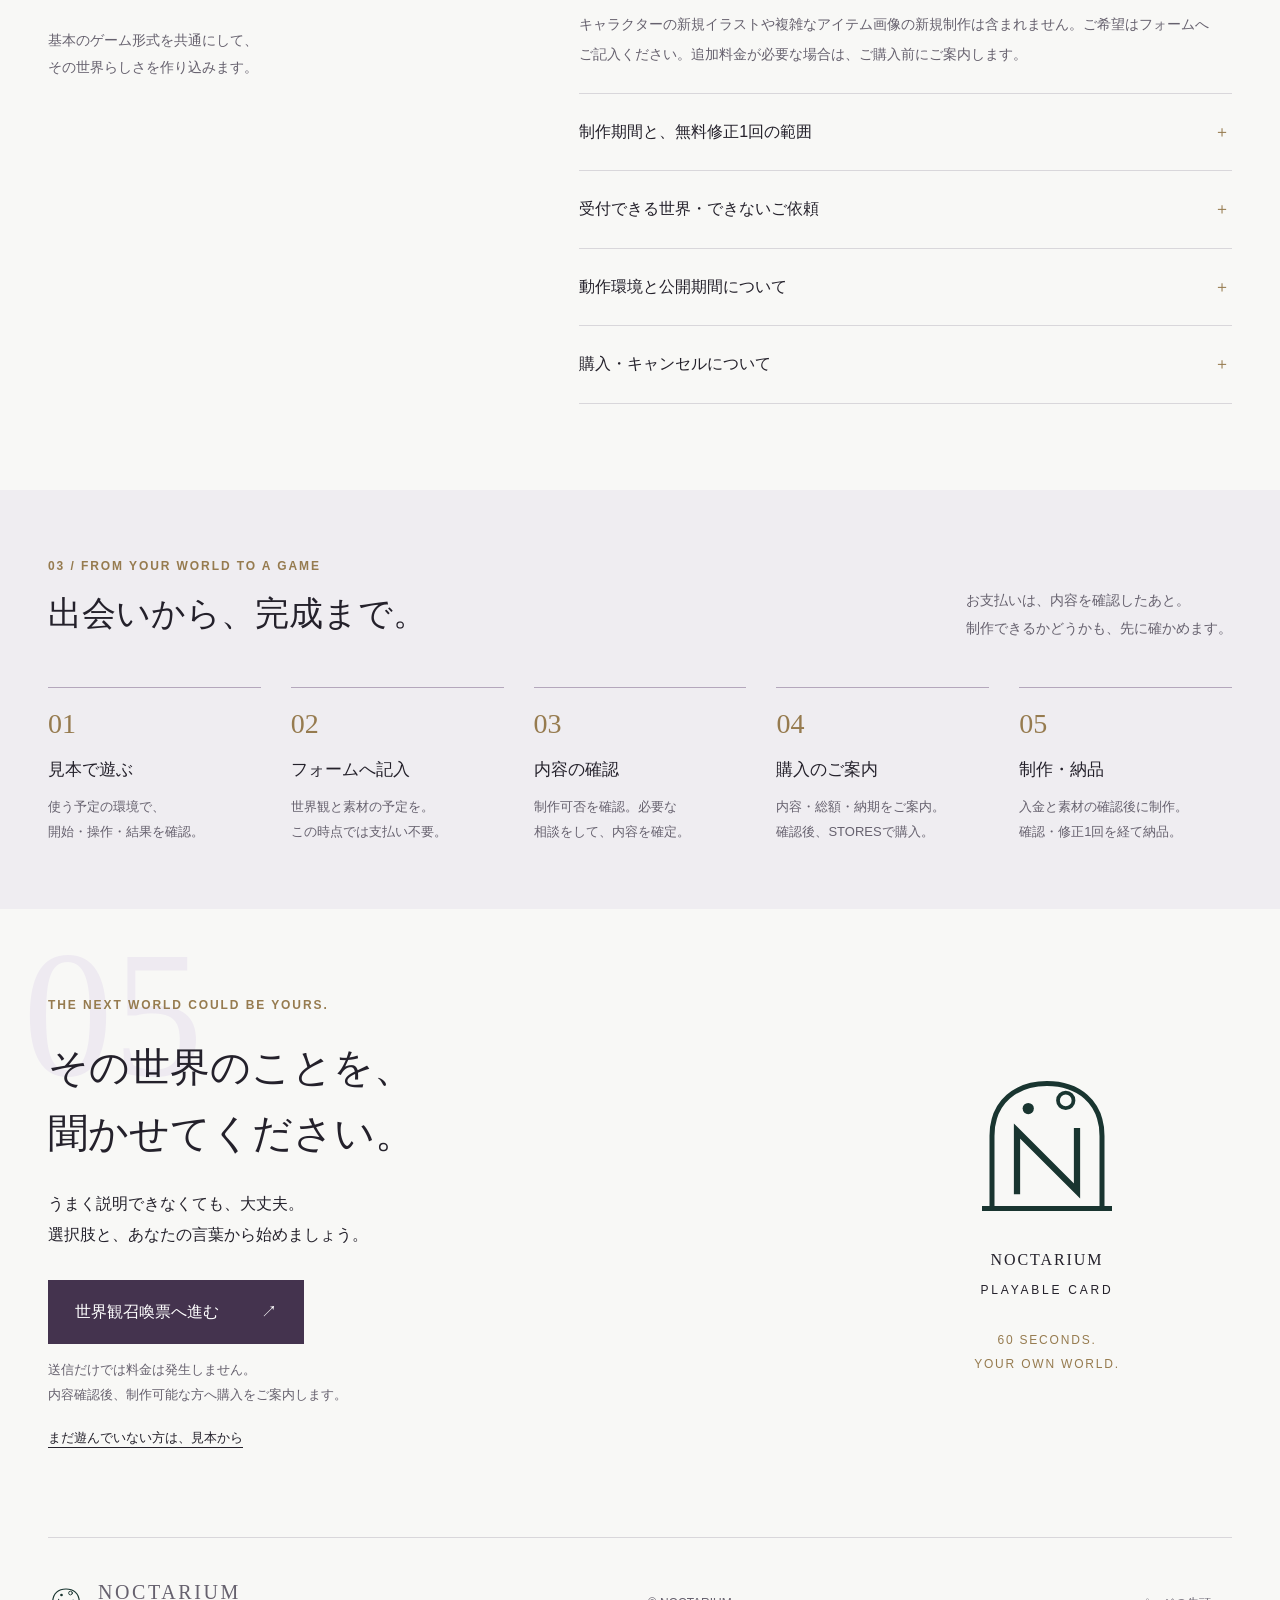
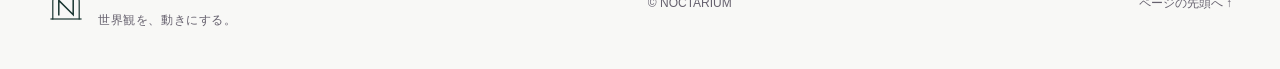
==== commit 8f646f7d: "Add files via upload" ====
--- a/index.html
+++ b/index.html
@@ -18,7 +18,7 @@
 <main id="main">
 <section class="hero wrap" id="top" aria-labelledby="hero-title">
   <div class="hero-copy"><p class="eyebrow">A LITTLE WORLD, BROUGHT TO LIFE.</p><h1 id="hero-title">世界観を、<br><em>動き</em>にする。</h1><p class="lead">あなたのキャラクターも、お店も、作品も。<br>性格や秘密が息づく、60秒の小さなゲームに。</p><a class="button dark" href="#works">四つの世界で遊ぶ <span aria-hidden="true">↓</span></a><p class="micro">スマホ・PCのブラウザで。インストール不要。</p></div>
-  <div class="hero-exhibit" aria-label="四つのゲームのスマートフォン画面"><div class="exhibit-label"><span>THE NOCTARIUM COLLECTION</span><span>01 — 04</span></div><div class="doors"><a class="door door-one" href="#lucien" aria-label="リュシアンの見本へ"><img src="assets/lucien.jpg" alt="白薔薇の庭を案内するリュシアンのゲーム画面" width="1179" height="1805"><span>01</span></a><a class="door door-two" href="#odile" aria-label="オディールの見本へ"><img src="assets/odile.jpg" alt="紫のサロンでマカロンを集めるオディールのゲーム画面" width="1179" height="1812"><span>02</span></a><a class="door door-three" href="#lost7" aria-label="LOST-7の見本へ"><img src="assets/lost7.jpg" alt="遺失物管理ロボットLOST-7のゲーム画面" width="786" height="2528"><span>03</span></a><a class="door door-four" href="#dress" aria-label="おひめさまのドレス屋さんの見本へ"><img src="assets/dress.jpg" alt="ピンクのドレス屋さんでおしたくするゲーム画面" width="786" height="1940"><span>04</span></a></div><p class="exhibit-note">同じ60秒。ひとつとして、同じ世界はない。</p></div>
+  <div class="hero-exhibit" aria-label="四つの世界の登場人物とお店のロゴ"><div class="exhibit-label"><span>THE NOCTARIUM COLLECTION</span><span>01 — 04</span></div><div class="doors"><a class="door door-one" href="#lucien" aria-label="リュシアンの見本へ"><img src="assets/hero-lucien.png" alt="白薔薇を差し出すリュシアン" width="1024" height="1536"><span>01</span></a><a class="door door-two" href="#odile" aria-label="オディールの見本へ"><img src="assets/hero-odile.png" alt="黒い扇を手にしたオディール" width="1024" height="1536"><span>02</span></a><a class="door door-three" href="#lost7" aria-label="LOST-7の見本へ"><img src="assets/hero-lost7.png" alt="遺失物管理ロボットLOST-7" width="1080" height="840"><span>03</span></a><a class="door door-four" href="#dress" aria-label="おひめさまのドレス屋さんの見本へ"><img src="assets/hero-dress.png" alt="おひめさまのドレス屋さんの王冠とリボンのロゴ" width="1254" height="1254"><span>04</span></a></div><p class="exhibit-note">同じ60秒。ひとつとして、同じ世界はない。</p></div>
 </section>
 <div class="intro-strip"><div class="wrap"><p>読むだけだった設定が、<br class="mobile-only">あなたに近づいてくる。</p><span>性格 → 追跡の癖</span><span>距離感 → 近づき方</span><span>秘密 → 固有の異変</span></div></div>
 <section class="section wrap" id="works" aria-labelledby="works-title">
--- a/style.css
+++ b/style.css
@@ -8,4 +8,5 @@
 @media(max-width:360px){.wrap{width:calc(100% - 28px)}.header nav{font-size:12px}.hero h1{font-size:42px}.hero .lead{font-size:16px}.doors{gap:7px}.door img{height:195px}.work{grid-template-columns:40% 60%}.work-copy{padding:20px 14px}.work h3{font-size:21px}.work-copy>p:not(.work-sub){font-size:16px}.work-sub{font-size:13px}.play-link{font-size:13px;gap:3px}.section-heading h2{font-size:24px}}
 @media(prefers-reduced-motion:reduce){html{scroll-behavior:auto}*,*::before,*::after{transition:none!important;animation:none!important}}
 @media(max-width:1050px){.price-layout{gap:48px}.conditions{gap:40px}.flow-list{gap:18px}.flow-list p br{display:none}.request-side{padding-right:45px}}
+.door-one img{object-position:46% center}.door-two img{object-position:60% center}.door-three img{object-position:center;padding-block:36px;background:#cbd0c2}.door-four img{object-fit:contain;object-position:center;background:#fffcf7;padding:5px}
 @media(max-width:720px){.price-section{padding-block:45px}.price-layout{grid-template-columns:1fr;gap:36px}.price-intro h2{font-size:32px}.price-tag strong{font-size:68px}.included h3{font-size:22px}.conditions{display:block}.accordions{margin-top:28px}.condition-intro h2 br{display:none}.condition-intro h2{font-size:27px}.flow-section{padding-block:45px}.flow-list{grid-template-columns:1fr;margin-top:30px;gap:0}.flow-list li{display:grid;grid-template-columns:46px 1fr;column-gap:13px;padding:18px 0}.flow-list li>span{grid-row:span 2}.flow-list h3{margin:0 0 3px}.flow-list p{font-size:14px}.request-section{padding-block:55px;gap:0}.request-section h2{font-size:32px}.request-side{display:none}.request-index{left:0;top:4px;font-size:130px}.request-section .button{padding:15px 23px;gap:30px}summary{font-size:15px}.dialog-toolbar{padding:10px 12px}.dialog-toolbar h2{font-size:14px}.dialog-toolbar button{font-size:13px;padding:8px 10px}}
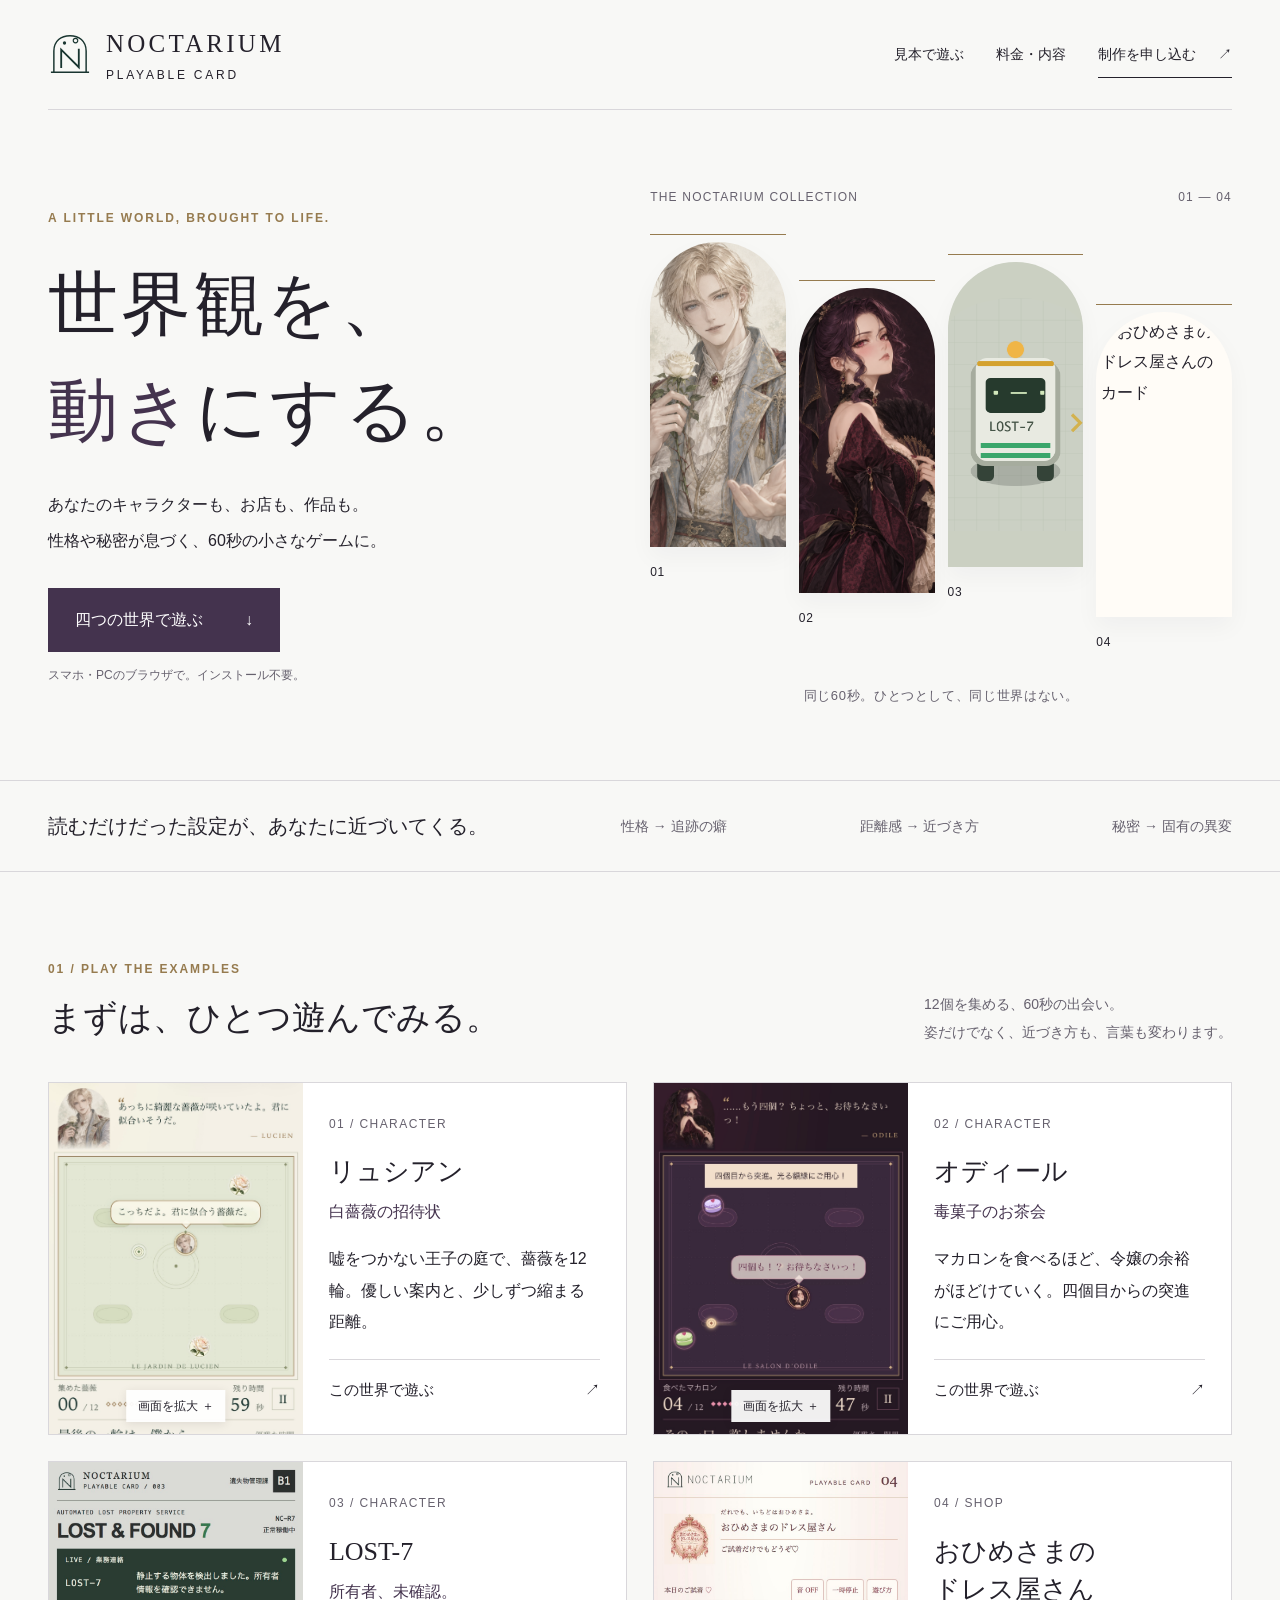
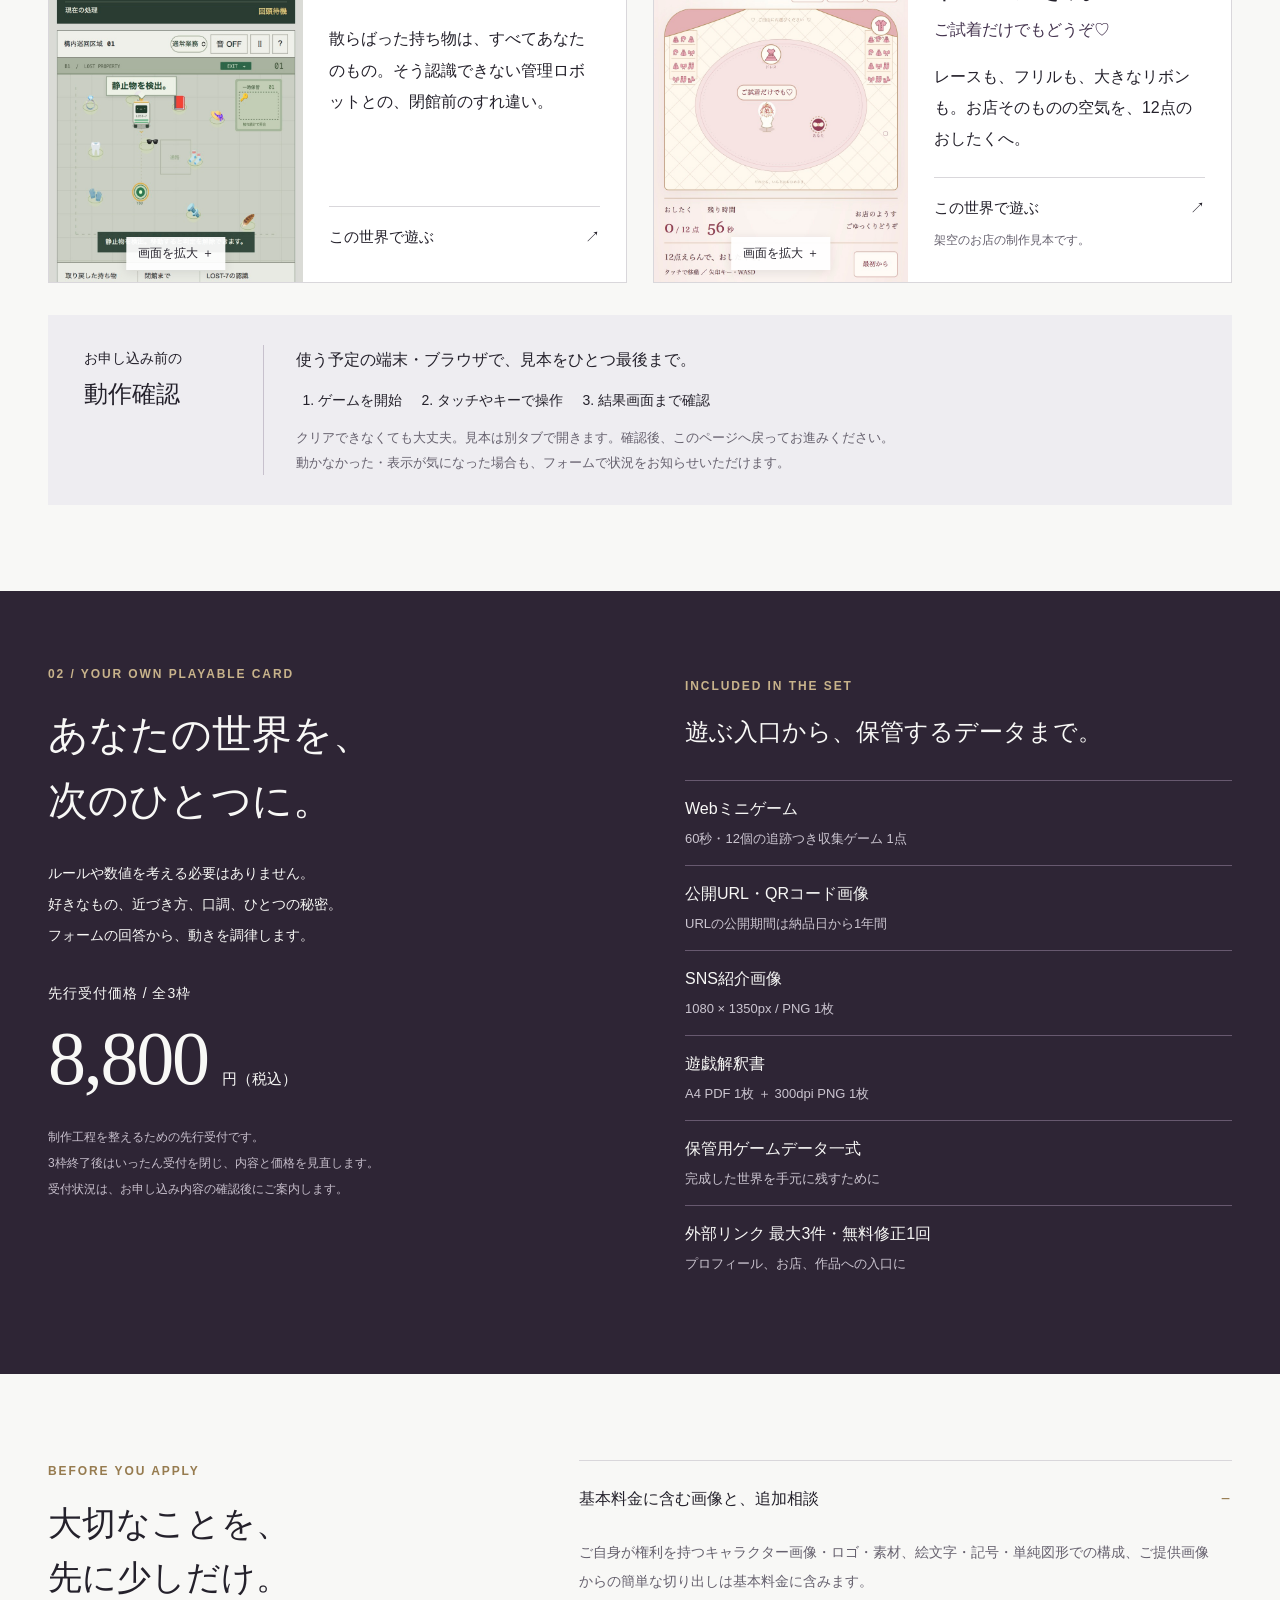
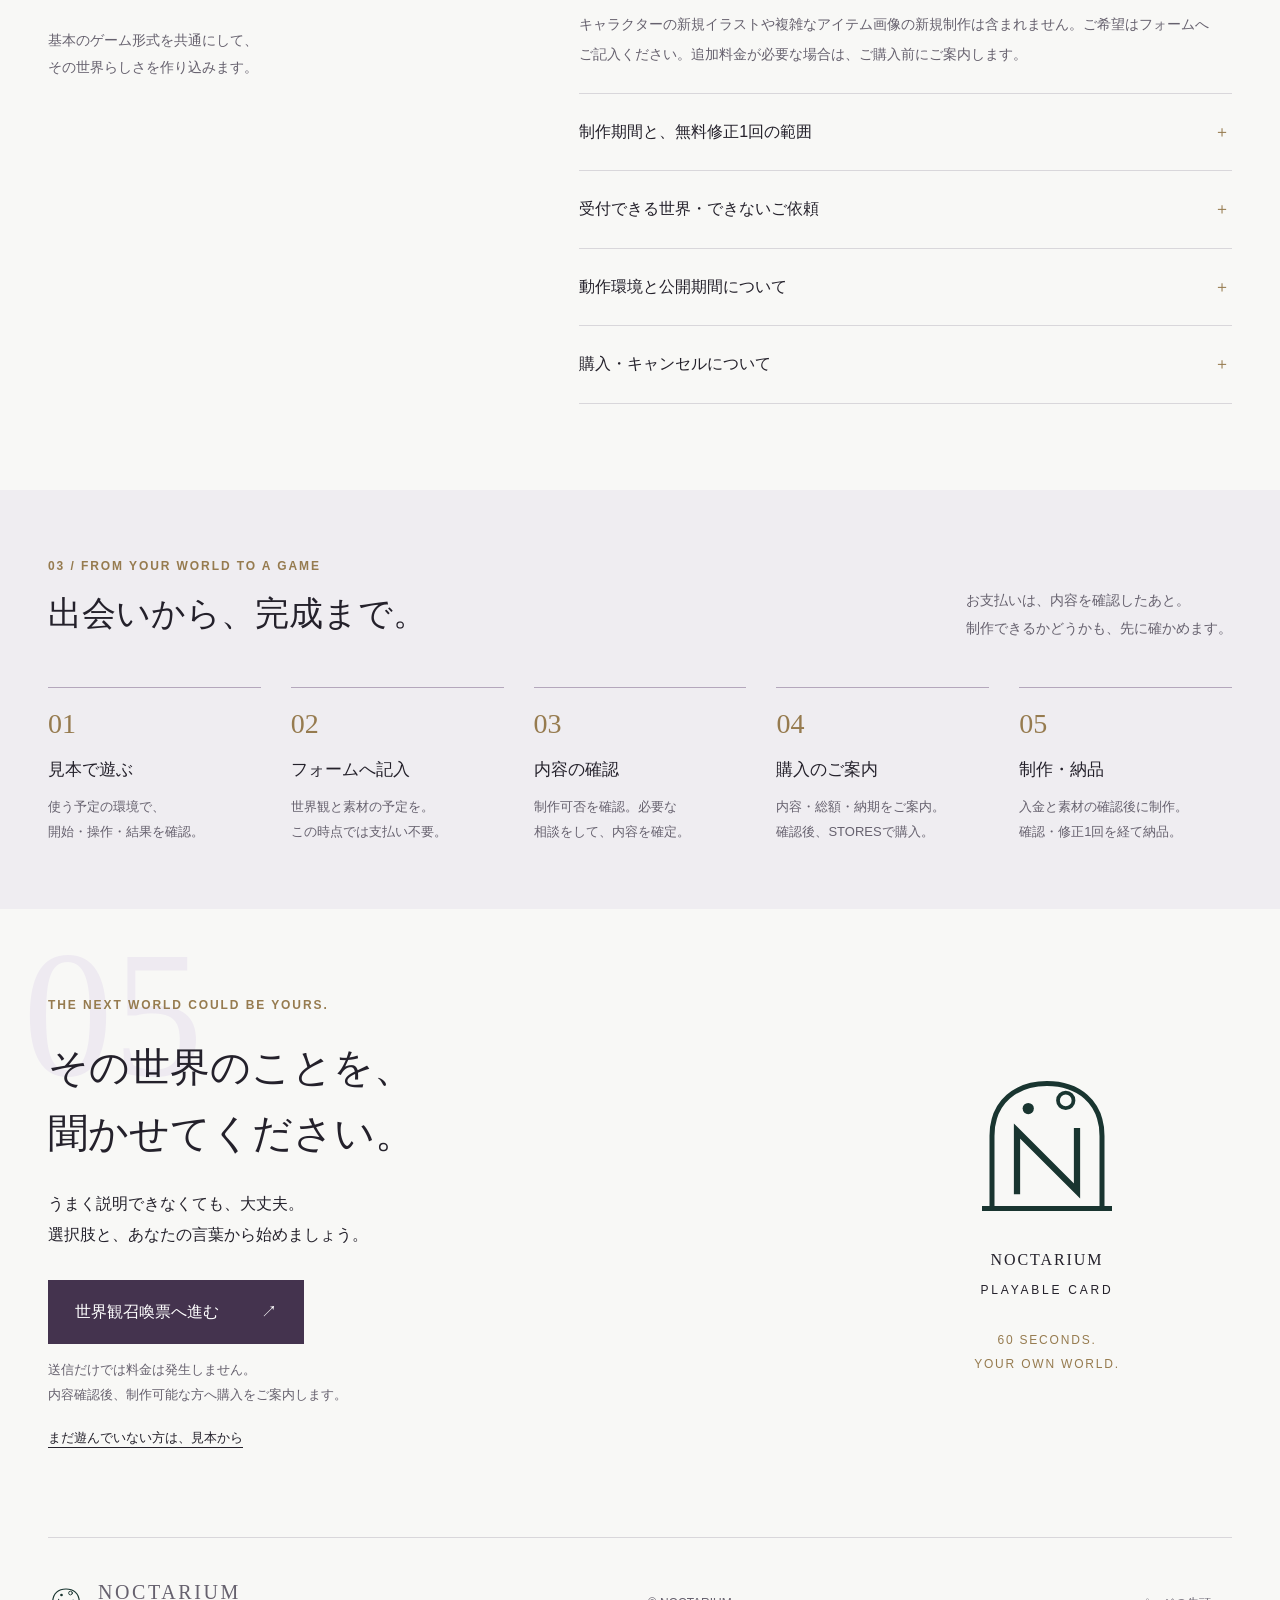
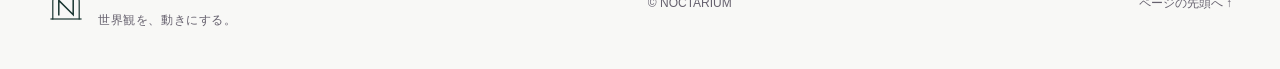
==== commit ec1c53bf: "Add files via upload" ====
--- a/index.html
+++ b/index.html
@@ -18,7 +18,7 @@
 <main id="main">
 <section class="hero wrap" id="top" aria-labelledby="hero-title">
   <div class="hero-copy"><p class="eyebrow">A LITTLE WORLD, BROUGHT TO LIFE.</p><h1 id="hero-title">世界観を、<br><em>動き</em>にする。</h1><p class="lead">あなたのキャラクターも、お店も、作品も。<br>性格や秘密が息づく、60秒の小さなゲームに。</p><a class="button dark" href="#works">四つの世界で遊ぶ <span aria-hidden="true">↓</span></a><p class="micro">スマホ・PCのブラウザで。インストール不要。</p></div>
-  <div class="hero-exhibit" aria-label="四つの世界の登場人物とお店のロゴ"><div class="exhibit-label"><span>THE NOCTARIUM COLLECTION</span><span>01 — 04</span></div><div class="doors"><a class="door door-one" href="#lucien" aria-label="リュシアンの見本へ"><img src="assets/hero-lucien.png" alt="白薔薇を差し出すリュシアン" width="1024" height="1536"><span>01</span></a><a class="door door-two" href="#odile" aria-label="オディールの見本へ"><img src="assets/hero-odile.png" alt="黒い扇を手にしたオディール" width="1024" height="1536"><span>02</span></a><a class="door door-three" href="#lost7" aria-label="LOST-7の見本へ"><img src="assets/hero-lost7.png" alt="遺失物管理ロボットLOST-7" width="1080" height="840"><span>03</span></a><a class="door door-four" href="#dress" aria-label="おひめさまのドレス屋さんの見本へ"><img src="assets/hero-dress.png" alt="おひめさまのドレス屋さんの王冠とリボンのロゴ" width="1254" height="1254"><span>04</span></a></div><p class="exhibit-note">同じ60秒。ひとつとして、同じ世界はない。</p></div>
+  <div class="hero-exhibit" aria-label="四つの世界のカード"><div class="exhibit-label"><span>THE NOCTARIUM COLLECTION</span><span>01 — 04</span></div><div class="doors"><a class="door door-one" href="#lucien" aria-label="リュシアンの見本へ"><img src="assets/hero-lucien.png" alt="白薔薇を持つリュシアンのカード" width="600" height="1400"><span>01</span></a><a class="door door-two" href="#odile" aria-label="オディールの見本へ"><img src="assets/hero-odile.png" alt="黒い扇を持つオディールのカード" width="600" height="1400"><span>02</span></a><a class="door door-three" href="#lost7" aria-label="LOST-7の見本へ"><img src="assets/hero-lost7.png" alt="遺失物管理ロボットLOST-7のカード" width="600" height="1400"><span>03</span></a><a class="door door-four" href="#dress" aria-label="おひめさまのドレス屋さんの見本へ"><img src="assets/hero-dress-v2.png" alt="おひめさまのドレス屋さんのカード" width="821" height="1915"><span>04</span></a></div><p class="exhibit-note">同じ60秒。ひとつとして、同じ世界はない。</p></div>
 </section>
 <div class="intro-strip"><div class="wrap"><p>読むだけだった設定が、<br class="mobile-only">あなたに近づいてくる。</p><span>性格 → 追跡の癖</span><span>距離感 → 近づき方</span><span>秘密 → 固有の異変</span></div></div>
 <section class="section wrap" id="works" aria-labelledby="works-title">
